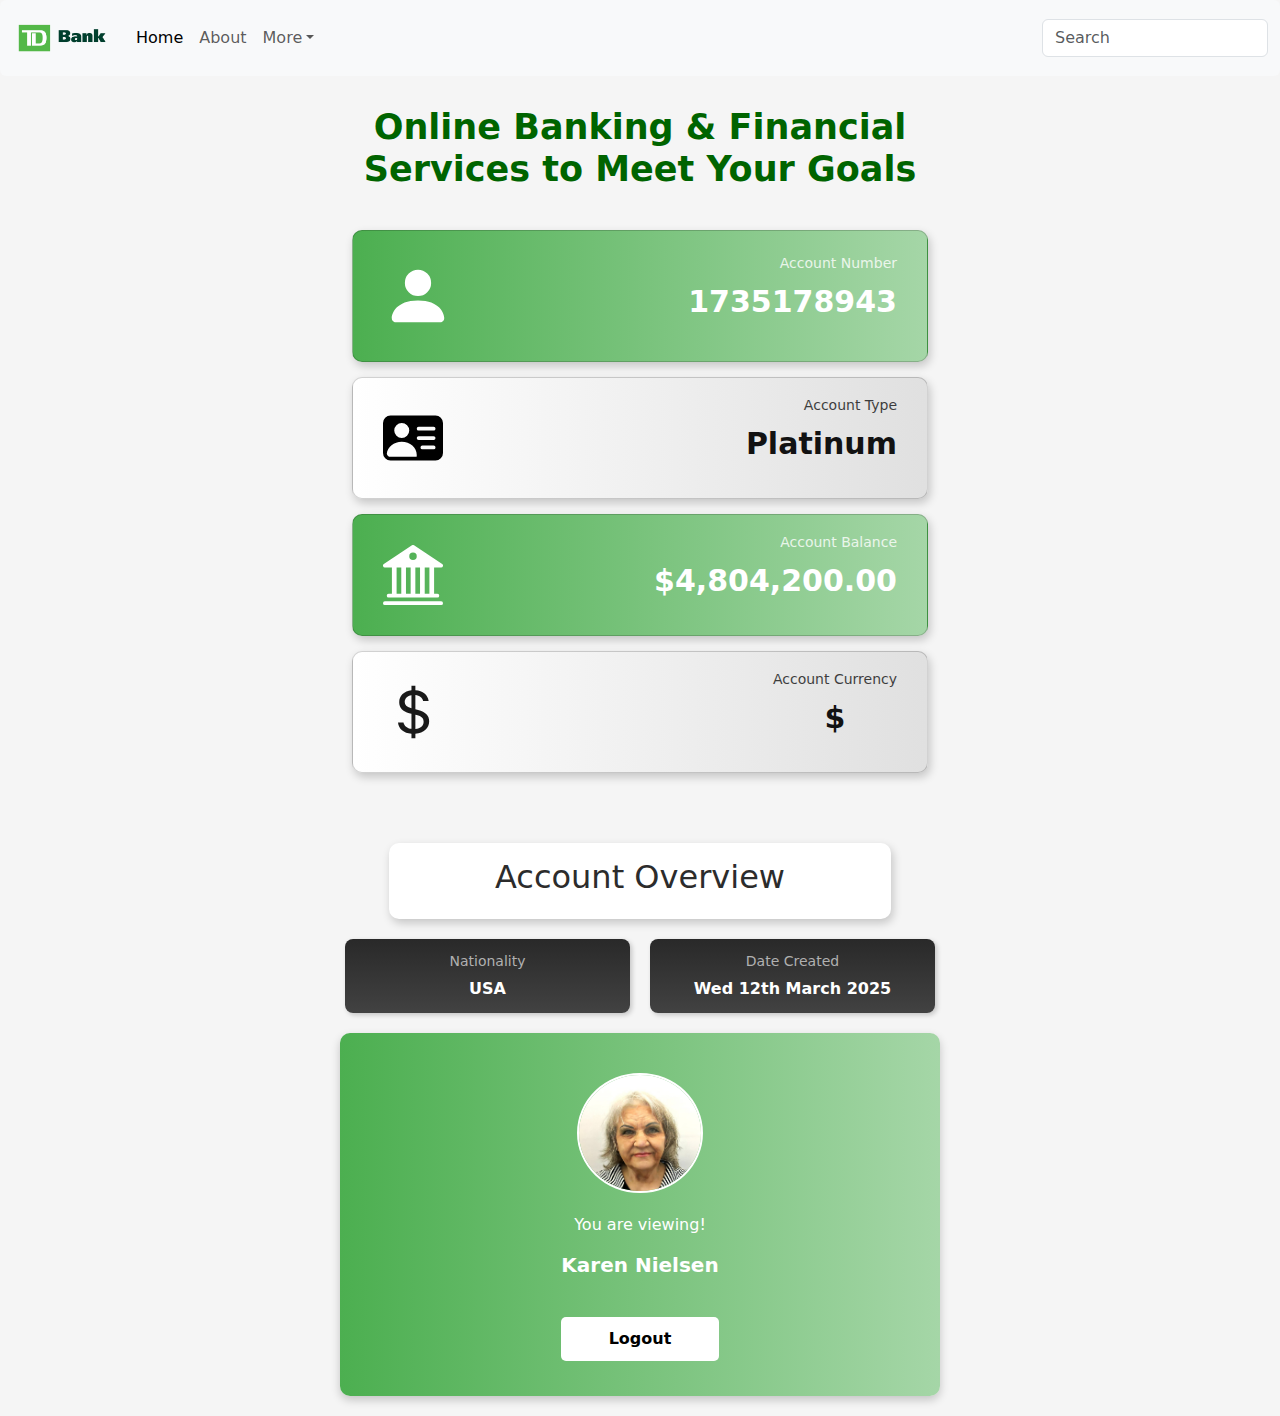
==== dashboard.html @ df217d58 "Initial commit" ====
<!DOCTYPE html>
<html lang="en">
<head>
    <meta charset="UTF-8">
    <meta name="viewport" content="width=device-width, initial-scale=1.0">
    <title>Document</title>
    <link href="https://cdn.jsdelivr.net/npm/bootstrap@5.3.3/dist/css/bootstrap.min.css" rel="stylesheet" integrity="sha384-QWTKZyjpPEjISv5WaRU9OFeRpok6YctnYmDr5pNlyT2bRjXh0JMhjY6hW+ALEwIH" crossorigin="anonymous">
    <link rel="stylesheet" href="./css/styles2.css">
</head>

<body>
    <nav class="navbar navbar-expand-lg bg-body-tertiary rounded" aria-label="Eleventh navbar example">
        <div class="container-fluid">
          <a class="navbar-brand" href="#"><img src="./Assets/bank logo.png" height="50px" alt=""></a>
          <button class="navbar-toggler" type="button" data-bs-toggle="collapse" data-bs-target="#navbarsExample09" aria-controls="navbarsExample09" aria-expanded="false" aria-label="Toggle navigation">
            <span class="navbar-toggler-icon"></span>
          </button>
  
          <div class="collapse navbar-collapse" id="navbarsExample09">
            <ul class="navbar-nav me-auto mb-2 mb-lg-0">
              <li class="nav-item">
                <a class="nav-link active" aria-current="page" href="#">Home</a>
              </li>
              <li class="nav-item">
                <a class="nav-link" href="#">About</a>
              </li>
              <li class="nav-item dropdown">
                <a class="nav-link dropdown-toggle" href="#" data-bs-toggle="dropdown" aria-expanded="false">More</a>
                <ul class="dropdown-menu">
                  <li><a class="dropdown-item" href="#">Recent Transactions</a></li>
                  <li><a class="dropdown-item" href="#">Make a Transfer</a></li>
                  <li><a class="dropdown-item" href="#">Account Settings</a></li>
                </ul>
              </li>
            </ul>
            <form role="search">
              <input class="form-control" type="search" placeholder="Search" aria-label="Search">
            </form>
          </div>
        </div>
      </nav>

      <section class="container TD">
        <div>
            <h1 class="text-TD">Online Banking & Financial <br> Services to Meet Your Goals</h1>
        </div>
      </section>

      <div class="container account-container">
        <div class="card red">
            <div class="icon"><svg xmlns="http://www.w3.org/2000/svg" width="70" height="70" fill="currentColor" class="bi bi-person-fill" viewBox="0 0 16 16">
                <path d="M3 14s-1 0-1-1 1-4 6-4 6 3 6 4-1 1-1 1zm5-6a3 3 0 1 0 0-6 3 3 0 0 0 0 6"/>
              </svg></div>
            <div>
                <p class="label">Account Number</p>
                <p class="value">1735178943</p>
            </div>
        </div>

        <div class="card black">
            <div class="icon"><svg xmlns="http://www.w3.org/2000/svg" width="60" height="60" fill="a5d6a7" class="bi bi-person-vcard-fill" viewBox="0 0 16 16">
                <path d="M0 4a2 2 0 0 1 2-2h12a2 2 0 0 1 2 2v8a2 2 0 0 1-2 2H2a2 2 0 0 1-2-2zm9 1.5a.5.5 0 0 0 .5.5h4a.5.5 0 0 0 0-1h-4a.5.5 0 0 0-.5.5M9 8a.5.5 0 0 0 .5.5h4a.5.5 0 0 0 0-1h-4A.5.5 0 0 0 9 8m1 2.5a.5.5 0 0 0 .5.5h3a.5.5 0 0 0 0-1h-3a.5.5 0 0 0-.5.5m-1 2C9 10.567 7.21 9 5 9c-2.086 0-3.8 1.398-3.984 3.181A1 1 0 0 0 2 13h6.96q.04-.245.04-.5M7 6a2 2 0 1 0-4 0 2 2 0 0 0 4 0"/>
              </svg></div>
            <div>
                <p class="label">Account Type</p>
                <p class="value">Platinum</p>
            </div>
        </div>

        <div class="card red">
            <div class="icon"><svg xmlns="http://www.w3.org/2000/svg" width="60" height="60" fill="currentColor" class="bi bi-bank2" viewBox="0 0 16 16">
                <path d="M8.277.084a.5.5 0 0 0-.554 0l-7.5 5A.5.5 0 0 0 .5 6h1.875v7H1.5a.5.5 0 0 0 0 1h13a.5.5 0 1 0 0-1h-.875V6H15.5a.5.5 0 0 0 .277-.916zM12.375 6v7h-1.25V6zm-2.5 0v7h-1.25V6zm-2.5 0v7h-1.25V6zm-2.5 0v7h-1.25V6zM8 4a1 1 0 1 1 0-2 1 1 0 0 1 0 2M.5 15a.5.5 0 0 0 0 1h15a.5.5 0 1 0 0-1z"/>
              </svg></div>
            <div>
                <p class="label">Account Balance</p>
                <p class="value">$4,804,200.00</p>
            </div>
        </div>

        <div class="card black">
            <div class="icon"><svg xmlns="http://www.w3.org/2000/svg" width="60" height="60" fill="#1a1a1a" class="bi bi-currency-dollar" viewBox="0 0 16 16">
                <path d="M4 10.781c.148 1.667 1.513 2.85 3.591 3.003V15h1.043v-1.216c2.27-.179 3.678-1.438 3.678-3.3 0-1.59-.947-2.51-2.956-3.028l-.722-.187V3.467c1.122.11 1.879.714 2.07 1.616h1.47c-.166-1.6-1.54-2.748-3.54-2.875V1H7.591v1.233c-1.939.23-3.27 1.472-3.27 3.156 0 1.454.966 2.483 2.661 2.917l.61.162v4.031c-1.149-.17-1.94-.8-2.131-1.718zm3.391-3.836c-1.043-.263-1.6-.825-1.6-1.616 0-.944.704-1.641 1.8-1.828v3.495l-.2-.05zm1.591 1.872c1.287.323 1.852.859 1.852 1.769 0 1.097-.826 1.828-2.2 1.939V8.73z"/>
              </svg></div>
            <div>
                <p class="label">Account Currency</p>
                <p class="value">$</p>
            </div>
        </div>
    </div>

    <section class="container overview">
        <div class="ov-text">
            <h2>Account Overview</h2>
        </div>
    </section>

    <section class="container Nationality">
        <div class="info-container">
            <div class="info-box">
                <span class="nat-text">Nationality</span>
                <div class="count">USA</div>
            </div>
            <div class="info-box">
                <span class="nat-text">Date Created</span>
                <div class="count">Wed 12th March 2025</div>
            </div>
        </div>
    </section>

    <section class="container profile">
      <div>
        <img src="./Assets/WhatsApp Image 2025-03-07 at 13.56.16_d09283b4.jpg" height="120px" alt="profile picture">
        <p>You are viewing!</p>
        <h5>Karen Nielsen</h5>
        <button onclick="logout()"><strong>Logout</strong></button>
      </div>
    </section>

    <script src="https://cdn.jsdelivr.net/npm/bootstrap@5.3.3/dist/js/bootstrap.bundle.min.js" integrity="sha384-YvpcrYf0tY3lHB60NNkmXc5s9fDVZLESaAA55NDzOxhy9GkcIdslK1eN7N6jIeHz" crossorigin="anonymous"></script>
    <script>
        function logout() {
            window.location.href = 'index.html';
        }
    </script>
</body>
</html>
---- css/styles2.css ----
/* General styles */
body {
    background-color: whitesmoke;
}

.account-container {
    width: 600px;
    padding-top: 20px;
}

/* Card styling */
.card {
    display: flex;
    justify-content: space-between;
    flex-direction: row;
    align-items: center;
    padding: 15px;
    border-radius: 10px;
    margin-bottom: 15px;
    color: white;
    text-align: center;
    box-shadow: 2px 4px 10px rgba(0, 0, 0, 0.2);
}

/* Background colors */
.red {
    background: linear-gradient(to right, #4caf50, #a5d6a7); /* Green and white gradient */
}

.black {
    background: linear-gradient(to right, #ffffff, #f0f0f0, #e0e0e0); /* White gradient */
}

.black p {
    color: #121212 !important;
}

/* Label text */
.label {
    font-size: 14px;
    opacity: 0.8;
    margin-bottom: 5px;
    text-align: right;
    padding-right: 15px;
}

/* Value text */
.value {
    font-size: 18px;
    font-weight: bold;
}

/* Icons */
.icon img {
    width: 40px;
    height: 40px;
    margin-bottom: 5px;
}

.icon img:hover {
    cursor: pointer;
}

.icon img:active {
    transform: scale(0.9);
}

.icon img:focus {
    outline: none;
}

.icon img:active {
    transform: scale(0.9);
}

.icon {
    padding: 15px;
}

.value {
    font-size: 30px;
    font-weight: bold;
    padding-right: 15px;
}

.text-TD {
    text-align: center;
    font-size: 35px;
    font-weight: 550;
    margin-top: 30px;
    margin-bottom: 20px;
    color:#006400;
}

.ov-text {
    text-align: center;
    font-size: 20px;
    font-weight: 700;
    margin-top: 70px;
    margin-bottom: 10px;
    background-color: white;
    padding: 15px;
    border-radius: 10px;
    box-shadow: 2px 4px 10px rgba(0, 0, 0, 0.2);
    width: 45%;
    display: flex;
    justify-content: center;
    align-items: center;
    margin-left: auto;
    margin-right: auto;
    color: #2c2c2c;
}

.national p {
    background-color: whitesmoke;
    padding: 15px;
    border-radius: 10px;
    box-shadow: 2px 4px 10px rgba(0, 0, 0, 0.2);
    width: 15%;
}

.national p:hover {
    cursor: pointer;
}

.national p:active {
    transform: scale(0.9);
}

/* Flexbox container for alignment */
.info-container {
    display: flex;
    justify-content: space-between;
    margin-left: auto;
    margin-right: auto;
    gap: 20px;
    padding: 10px;
    max-width: 610px; /* Adjust width as needed */
}

/* Each box styling */
.info-box {
    flex: 1;
    text-align: center;
    background: linear-gradient(to bottom, #292929, #424242);
    padding: 12px;
    border-radius: 8px;
    box-shadow: 2px 2px 5px rgba(0, 0, 0, 0.2);
}

/* Label styling */
.nat-text {
    display: block;
    font-size: 14px;
    color: #b0b0b0; /* Light gray for contrast */
    margin-bottom: 5px;
}

/* Value styling */
.count {
    font-size: 16px;
    font-weight: bold;
    color: #fff; /* White text for clarity */
}

/* Hover effect */
.info-box:hover {
    transform: scale(1.05);
    transition: transform 0.3s;
}

/* Active effect */
.info-box:active {
    transform: scale(0.95);
}

.profile {
    display: flex;
    justify-content: center;
    align-items: center;
    flex-direction: column;
    padding: 20px;
    border-radius: 10px;
    box-shadow: 0 4px 10px rgba(0, 0, 0, 0.2);
    text-align: center;
    width: 600px;
    background: linear-gradient(to right, #4caf50, #a5d6a7); /* Green and white gradient */
    margin-bottom: 20px;
    margin-top: 10px;
}

.profile img {
    border-radius: 50%;
    margin-bottom: 20px;
    margin-top: 20px;
    border-color: white;
    border-width: 2px;
    border-style: solid;
}

.profile p {
    color: white;
    font-weight: 400;
}

.profile h5 {
    color: white;
    font-weight: bold;
    margin-bottom: 25px;
}

.profile button {
    width: 100%;
    padding: 10px;
    background-color: white;
    color: black;
    border: none;
    border-radius: 5px;
    margin-top: 15px;
    margin-bottom: 15px;
    font-size: 16px;
    cursor: pointer;
}

.profile button:hover {
    background-color: #f0f0f0;
    cursor: pointer;
}

.profile button:active {
    transform: scale(0.9);
}

.profile button:focus {
    outline: none;
}

/* Media queries for responsiveness */
@media (max-width: 768px) {
    .account-container, .profile {
        width: 100%;
        padding: 10px;
    }

    .card {
        flex-direction: column;
        align-items: flex-start;
    }

    .icon {
        padding: 0;
        margin-bottom: 10px;
    }

    .label {
        padding-right: 0;
        text-align: left;
    }

    .value {
        font-size: 24px;
        text-align: left;
    }

    .ov-text {
        width: 90%;
    }

    .info-container {
        flex-direction: column;
        gap: 10px;
    }

    .info-box {
        width: 100%;
    }

    .text-TD {
        font-size: 28px;
    }
}

@media (max-width: 480px) {
    .account-container, .profile {
        width: 100%;
        padding: 5px;
    }

    .card {
        flex-direction: column;
        align-items: flex-start;
    }

    .icon {
        padding: 0;
        margin-bottom: 10px;
    }

    .value {
        font-size: 20px;
    }

    .ov-text {
        width: 100%;
        font-size: 18px;
    }

    .info-container {
        flex-direction: column;
        gap: 5px;
    }

    .info-box {
        width: 100%;
    }
}
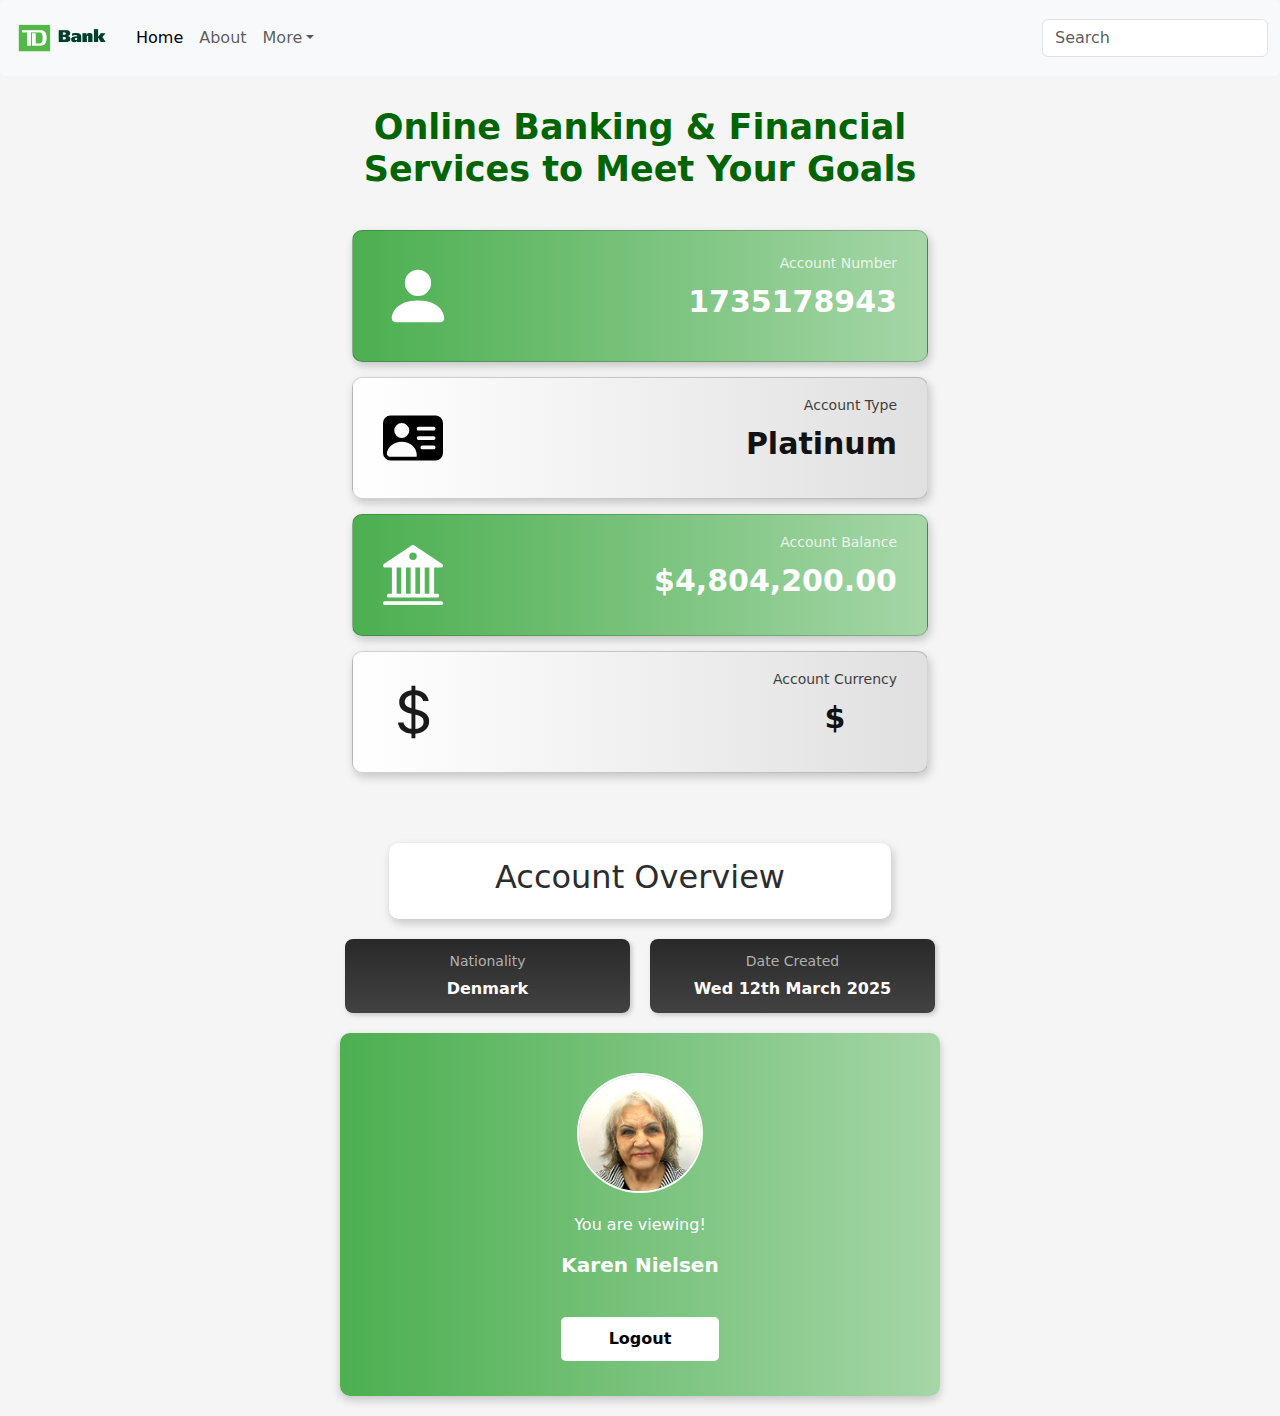
==== commit 26300de4: "Update nationality from USA to Denmark in dashboard" ====
--- a/dashboard.html
+++ b/dashboard.html
@@ -98,7 +98,7 @@
         <div class="info-container">
             <div class="info-box">
                 <span class="nat-text">Nationality</span>
-                <div class="count">USA</div>
+                <div class="count">Denmark</div>
             </div>
             <div class="info-box">
                 <span class="nat-text">Date Created</span>
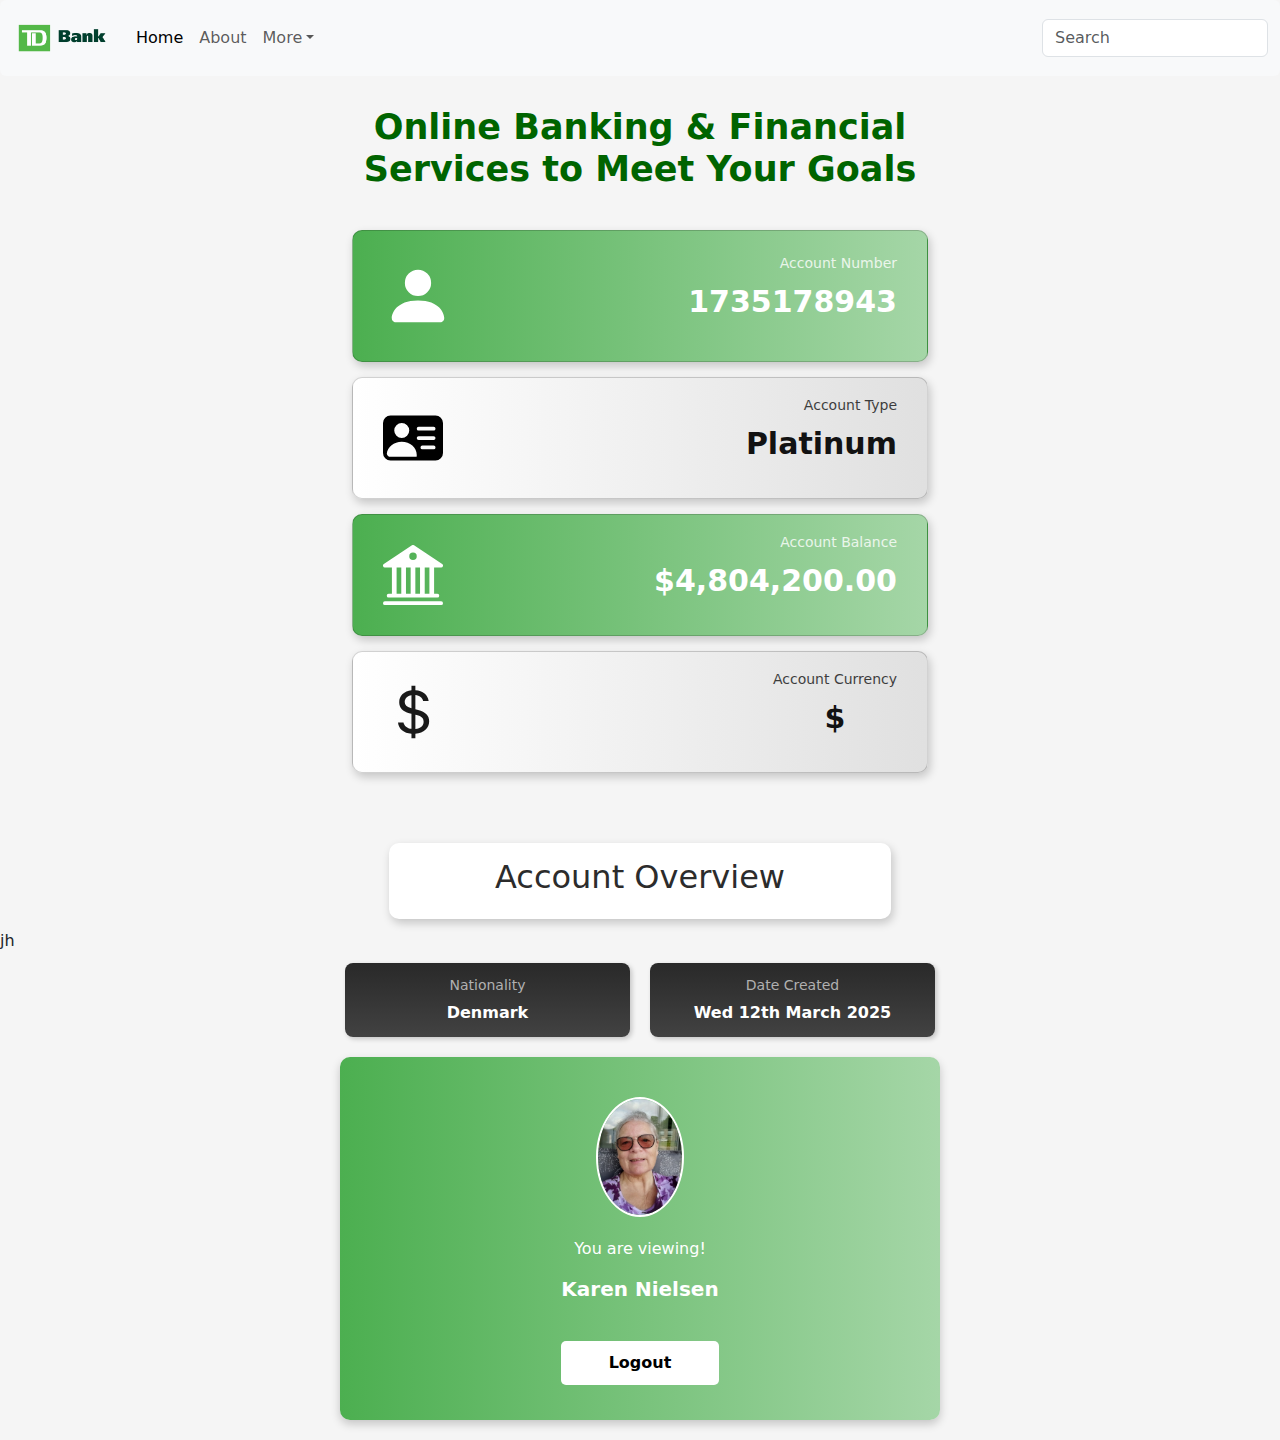
==== commit e8b9db69: "Update profile image and remove unnecessary whitespace in dashboard" ====
--- a/dashboard.html
+++ b/dashboard.html
@@ -93,7 +93,7 @@
             <h2>Account Overview</h2>
         </div>
     </section>
-
+jh
     <section class="container Nationality">
         <div class="info-container">
             <div class="info-box">
@@ -109,7 +109,7 @@
 
     <section class="container profile">
       <div>
-        <img src="./Assets/WhatsApp Image 2025-03-07 at 13.56.16_d09283b4.jpg" height="120px" alt="profile picture">
+        <img src="./Assets/new-profile-img.jpg" height="120px" alt="profile picture">
         <p>You are viewing!</p>
         <h5>Karen Nielsen</h5>
         <button onclick="logout()"><strong>Logout</strong></button>
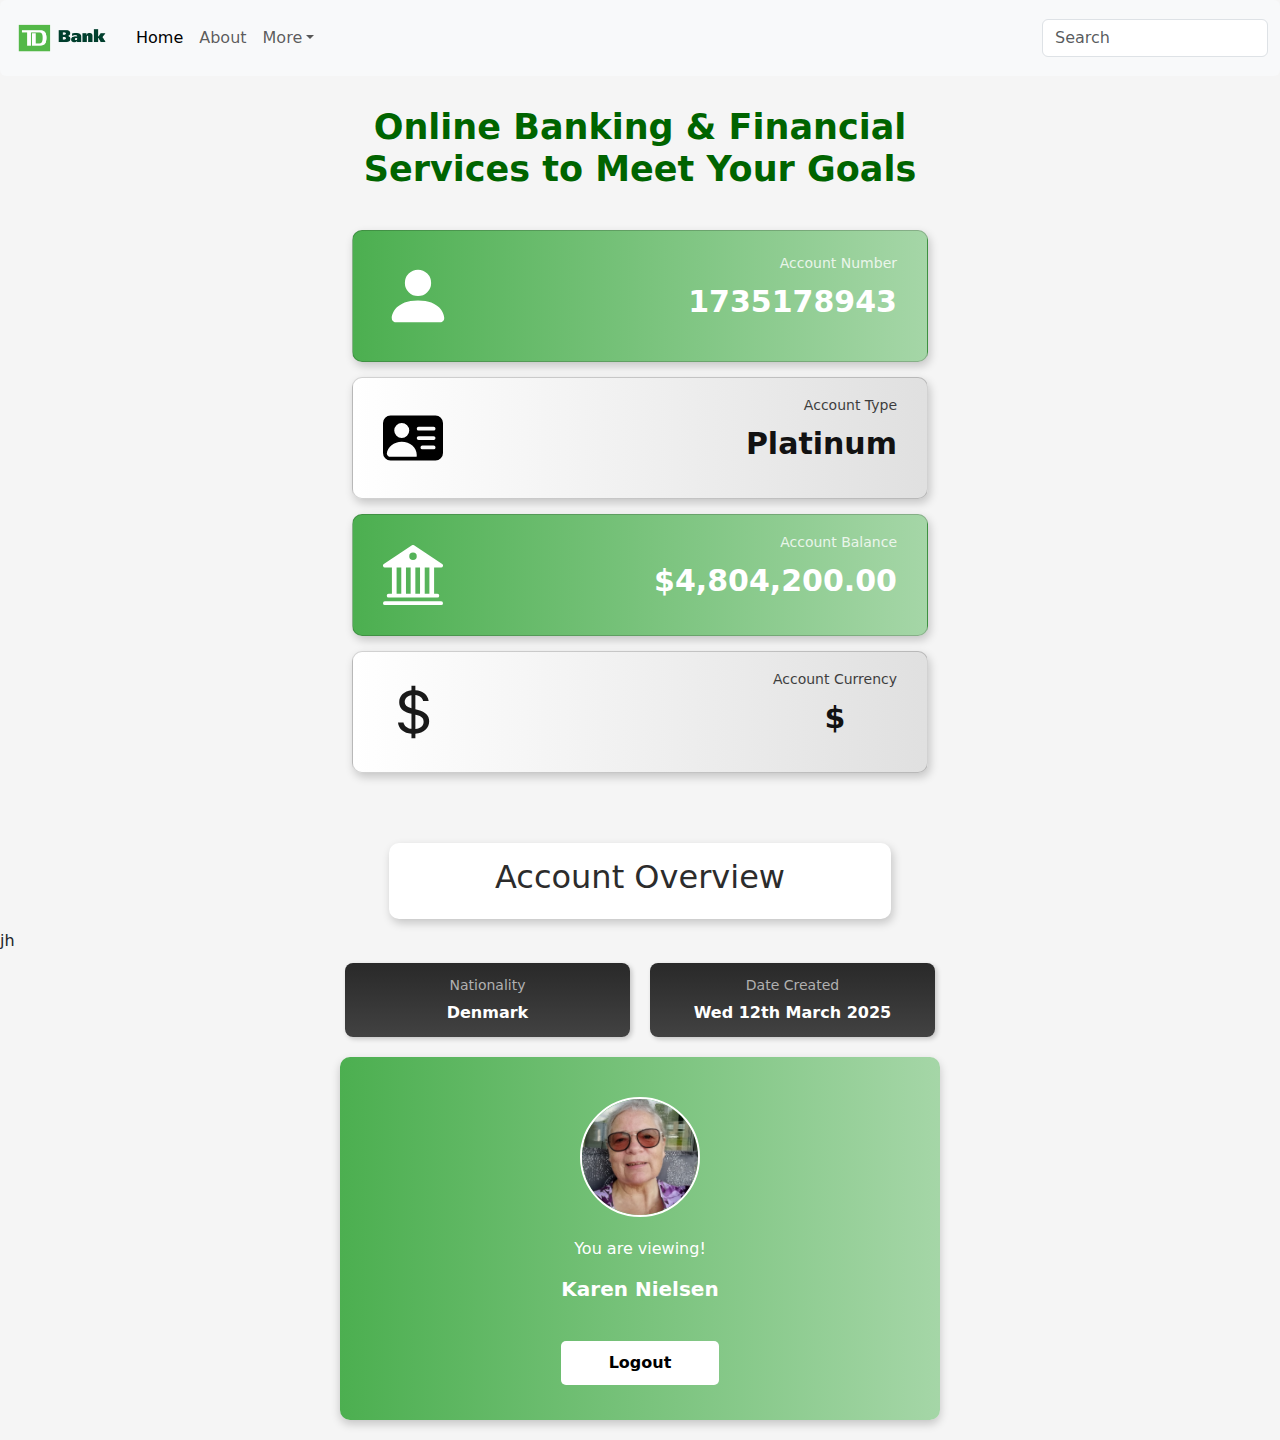
==== commit 9af45452: "Replace profile image with new file and update reference in dashboard" ====
--- a/dashboard.html
+++ b/dashboard.html
@@ -109,7 +109,7 @@
 
     <section class="container profile">
       <div>
-        <img src="./Assets/new-profile-img.jpg" height="120px" alt="profile picture">
+        <img src="./Assets/new-profile.png" height="120px" alt="profile picture">
         <p>You are viewing!</p>
         <h5>Karen Nielsen</h5>
         <button onclick="logout()"><strong>Logout</strong></button>
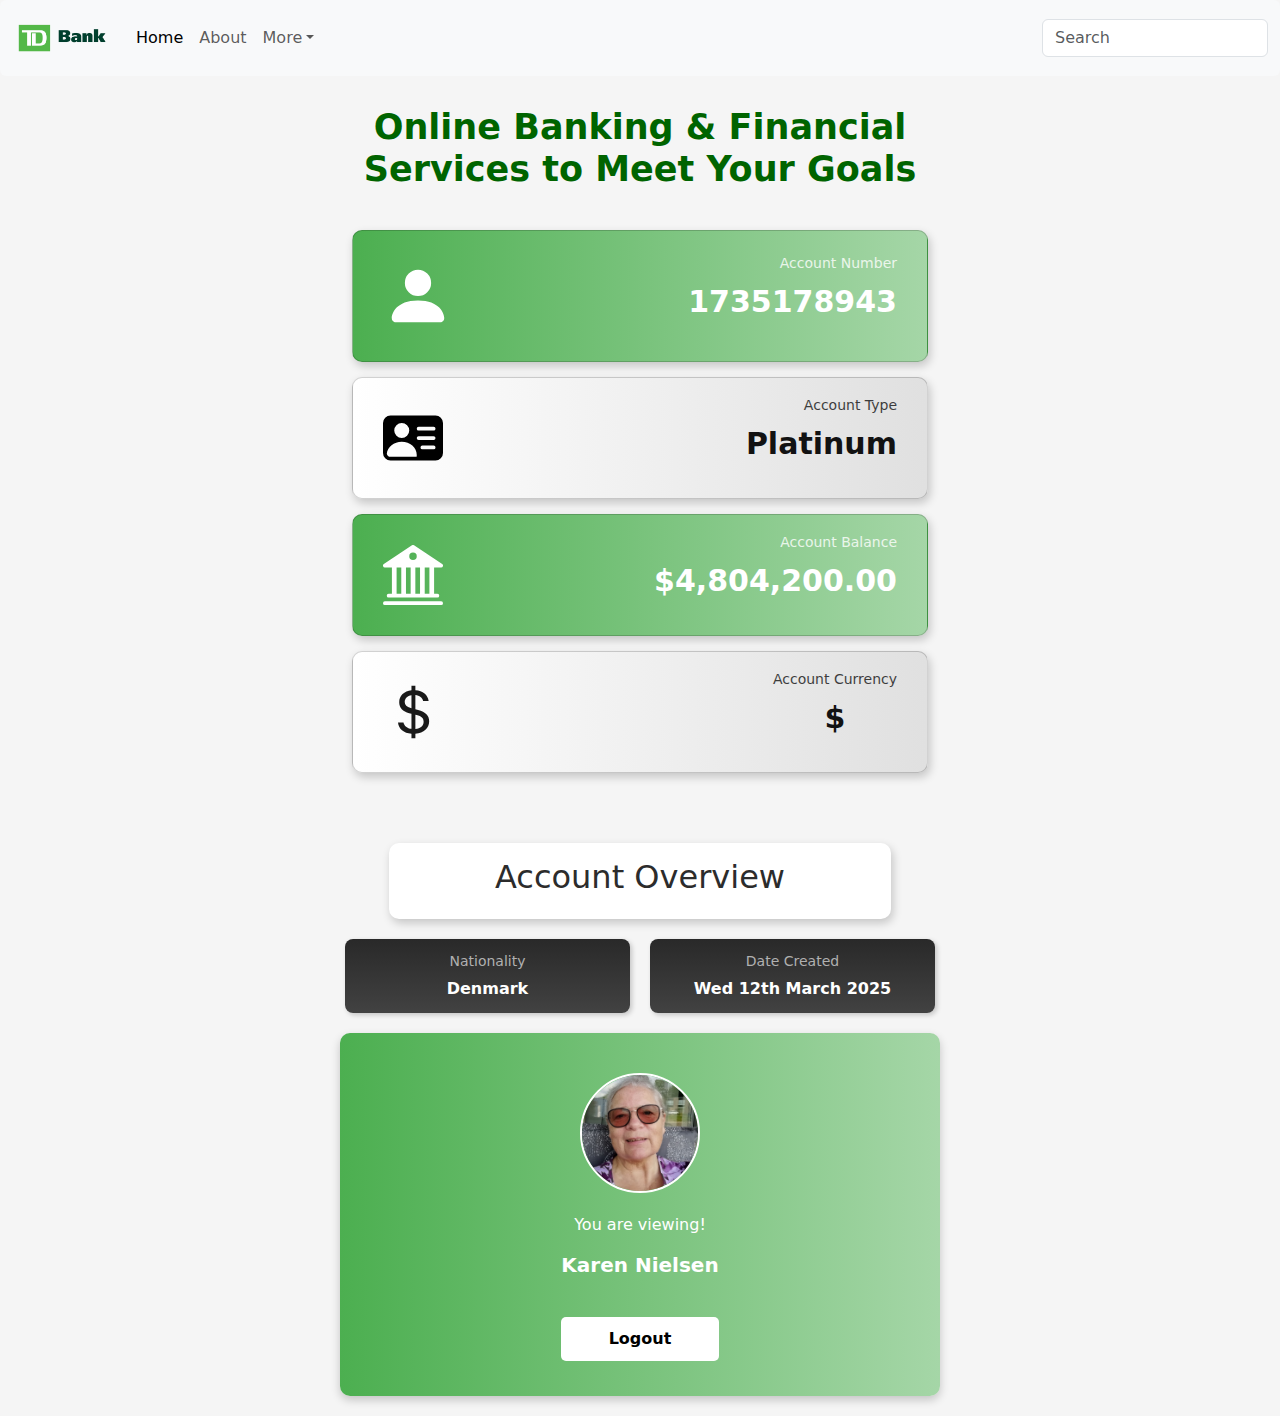
==== commit a015838f: "Remove unnecessary whitespace in dashboard.html" ====
--- a/dashboard.html
+++ b/dashboard.html
@@ -93,7 +93,7 @@
             <h2>Account Overview</h2>
         </div>
     </section>
-jh
+    
     <section class="container Nationality">
         <div class="info-container">
             <div class="info-box">
